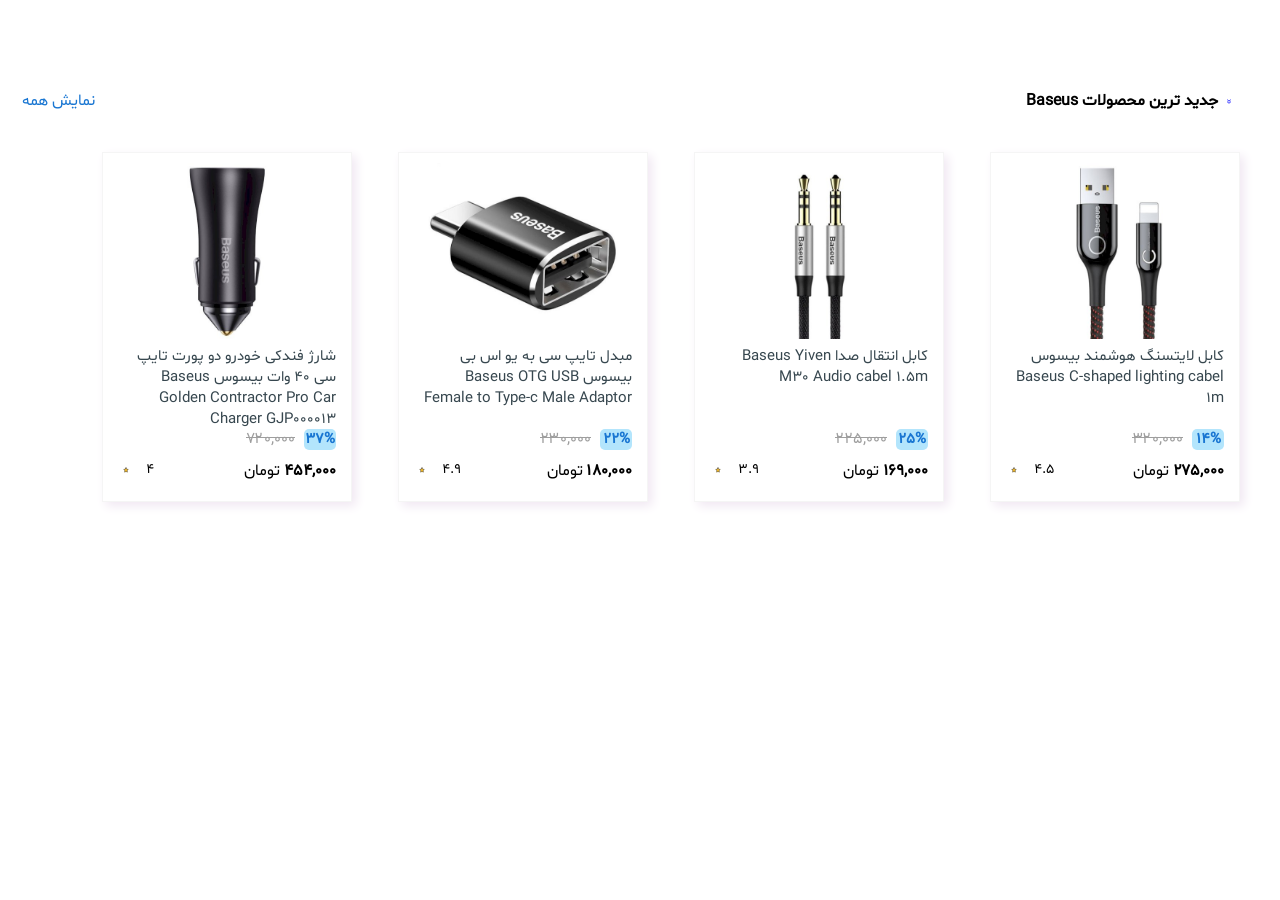
==== index.html @ 2e8066ca "commit 2" ====
<!DOCTYPE html>
<html lang="en">
<head>
    <meta charset="UTF-8">
    <meta name="viewport" content="width=device-width, initial-scale=1.0">
    <title>Project 1</title>
    <link rel="stylesheet" type="text/css" href="./style.css">
</head>
<body>
    <main class="mainContainer">
    <header class="headerDivClass" dir="rtl">
        <ul>
            <li class="li1">جدید ترین محصولات Baseus</li>
        </ul>
        <p class="pClass">نمایش همه </p>
    </header>
    <div class="secondContainer" dir="rtl">
        <div class="box1">
                <div class="box2">
                    <img class="imgClass" src="images/img1.jpg" alt="image 1">
                    <P class="pClass2">کابل لایتسنگ هوشمند بیسوس Baseus C-shaped lighting cabel 1m</P>
                </div>
                <div class="box3">
                    <span class="spanClass1"> ۱۴%</span>
                    <span class="spanClass2">۳۲۰,۰۰۰</span>
                    <div class="box4">
                        <p class="pClass3" > ۲۷۵,۰۰۰ <span style="font-weight: lighter;"> تومان </span></p>
                        <ul>
                            <li class="li2">۴.۵</li>
                        </ul>
                    </div>
                </div>
        </div>
        <div class="box1">
                <div class="box2">
                    <img class="imgClass" src="images/img2.jpg" alt="image 2">
                    <p class="pClass2">کابل انتقال صدا Baseus Yiven M۳۰ Audio cabel ۱.۵m</p>
                </div>
                <div class="box3">
                    <span class="spanClass1">۲۵%</span>
                    <span class="spanClass2">۲۲۵,۰۰۰</span>
                    <diV class="box4">
                        <p class="pClass3">۱۶۹,۰۰۰ <span style="font-weight: lighter;" >تومان</span></p>
                        <ul>
                            <li class="li2">۳.۹</li>
                        </ul>
                    </diV>
                </div>
        </div>
        <div class="box1">
                <div class="box2">
                    <img class="imgClass" src="images/img3.jpg" alt="image 3">
                    <p class="pClass2">مبدل تایپ سی به یو اس بی بیسوس Baseus OTG USB Female to Type-c Male Adaptor</p>
                </div>
                <div class="box3">
                    <span class="spanClass1">۲۲%</span>
                    <span class="spanClass2">۲۳۰,۰۰۰</span>
                    <div class="box4">
                        <p class="pClass3">۱۸۰,۰۰۰ <span style="font-weight: lighter;">تومان</span></p>
                        <ul>
                            <li class="li2">۴.۹</li>
                        </ul>
                    </div>
                </div>
        </div>
        <div class="box1">
                <div class="box2">
                    <img class="imgClass" src="images/img4.jpg" alt="image 4">
                    <p class="pClass2">شارژ فندکی خودرو دو پورت تایپ سی ۴۰ وات بیسوس Baseus Golden Contractor Pro Car Charger GJP۰۰۰۰۱۳</p>
                </div> 
                <div class="box3">
                    <span class="spanClass1">۳۷%</span>
                    <span class="spanClass2">۷۲۰,۰۰۰</span>
                    <div class="box4">
                        <p class="pClass3">۴۵۴,۰۰۰ <span style="font-weight: lighter;">تومان</span></p>
                        <ul>
                            <li class="li2">۴</li>
                        </ul>
                    </div>
                </div>  
        </div>
    </div>
    </main>
</body>
</html>
---- style.css ----
@font-face {
    font-family:'Shabnam';
    src:local('Shabnam'),local('Shabnam FD'),local('Shabanam-FD'),url('fonts/Shabnam-FD.woff2') format('woff2');
}
*{
    box-sizing: border-box;
    margin: 0px;
}
body{
   font-family:Shabnam;

}
.li1{
    list-style-image: url('images/new.svg');
}
.mainContainer{
    max-width:1240px;
    height:600px;
  /*  border: 3px solid gold;*/
    margin-top: 90px;
    display: flex;
    flex-direction: column;
    margin-right: auto;
    margin-left: auto;
}
.pClass{
    font-weight: 100;
    color:#1976d2;
}
.headerDivClass{
    direction: rtl;
    font-weight: bold;
    display: flex;
    flex-direction: row;
    justify-content: space-between;
    padding-left: 2px;
    padding-right: 2px;
  /*  border: 1px solid blue;*/
}
.secondContainer{
    direction: rtl;
    display: flex;
    flex-direction: row;
    gap: 6px;
}
.box1{
    width: 250px;
    height: 350px;
    margin-right: 20px;
    margin-left: 20px;
    margin-top: 40px;
    padding-left: 15px;
    padding-right: 15px;
    padding-top: 10px;
    padding-bottom:10px;
    box-shadow: 4px 4px 10px #f0e7f2;
    background-color: white;
    border: 1px solid #f5f5f5;
}

.box2{
    width:100% ;
    height:220px;
   /* background-color: red;*/
}
.box3{
    margin-top: 45px;
    width: 100%;
    height: 80px;
   /* background-color:blue;*/
}
.imgClass{
    width:100%;
    height:80%;
    display: inline-block;
}
.pClass2{
    color:#37474f;
    font-size: 15px;
}
.spanClass1{
    display: inline-block;
    height:21px ;
    width: 32px;
    font-size: 15px;
    font-weight: bold;
    border-radius: 5px;
    background-color:#b3e5fc ;
    color:#1976d2;
    text-align: center;
    margin-left: 5px;
}

.spanClass2{
    display: inline-block;
    text-decoration: line-through;
    color:#9e9e9e;
}
.box4{
    margin-top: 10px;
    display: flex;
    flex-direction: row;
    justify-content: space-between;
    padding-left: 18px;
}

.li2{
    font-weight: lighter;
    font-size: 14px;
    direction: ltr;
    list-style-image: url('images/star.svg');
    padding-left: 10px;
}
.pClass3{
   font-weight: bold;
}
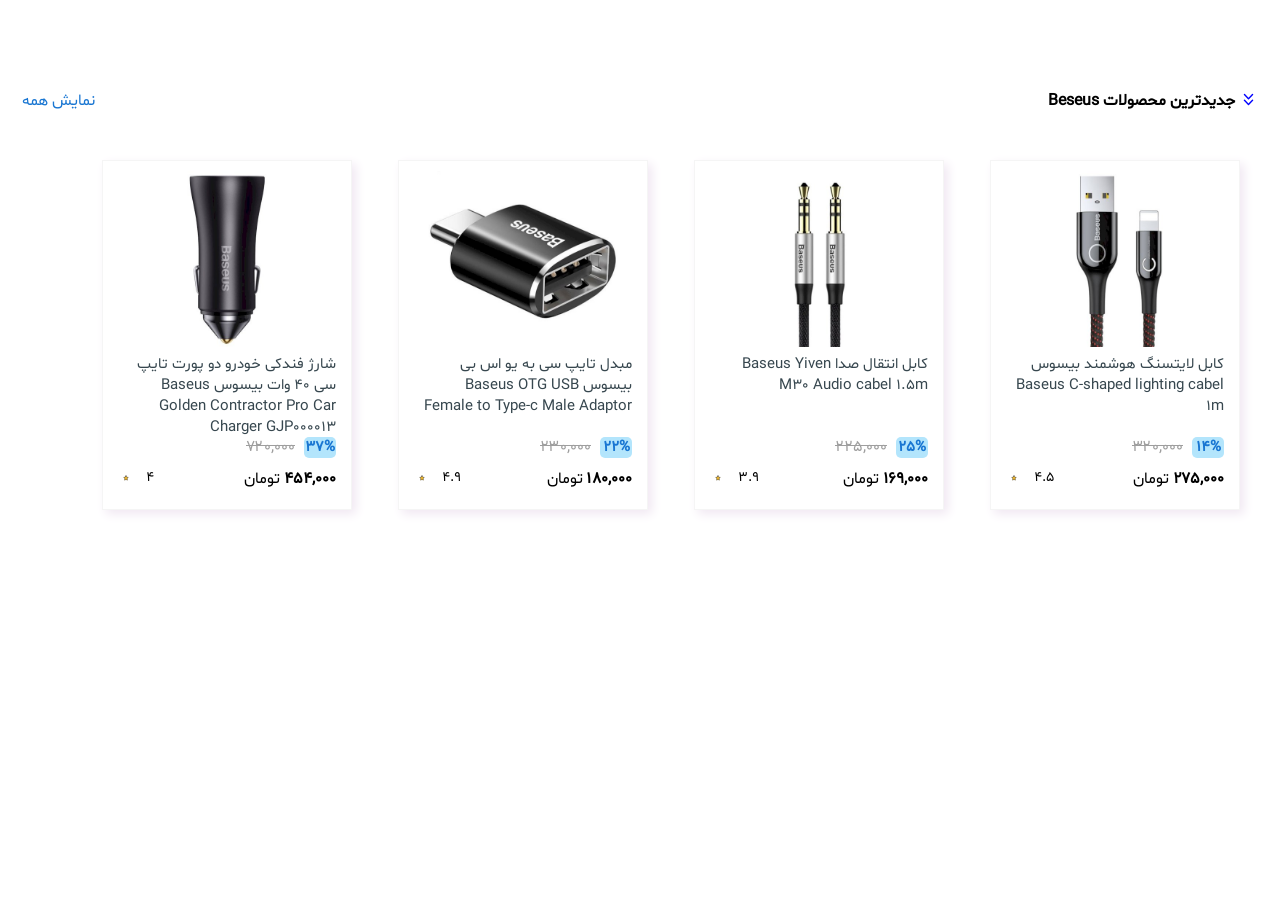
==== commit 9bbf4832: "commit3" ====
--- a/index.html
+++ b/index.html
@@ -9,9 +9,14 @@
 <body>
     <main class="mainContainer">
     <header class="headerDivClass" dir="rtl">
-        <ul>
-            <li class="li1">جدید ترین محصولات Baseus</li>
-        </ul>
+        <div>
+            <div class="subBox">
+                <div class="newIcon">
+
+                </div>
+                <p>جدیدترین محصولات Beseus</p>
+            </div>
+        </div>
         <p class="pClass">نمایش همه </p>
     </header>
     <div class="secondContainer" dir="rtl">
--- a/style.css
+++ b/style.css
@@ -16,7 +16,6 @@
 .mainContainer{
     max-width:1240px;
     height:600px;
-  /*  border: 3px solid gold;*/
     margin-top: 90px;
     display: flex;
     flex-direction: column;
@@ -30,12 +29,25 @@
 .headerDivClass{
     direction: rtl;
     font-weight: bold;
+    height: 30px;
     display: flex;
     flex-direction: row;
     justify-content: space-between;
     padding-left: 2px;
     padding-right: 2px;
-  /*  border: 1px solid blue;*/
+}
+.subBox{
+    height: 70px;
+    display: flex;
+    flex-direction: row;
+}
+.newIcon{
+    height:16px ;
+    width: 19px;
+    margin-left: 4px;
+    background-image: url('images/new.svg');
+    background-size: 100%;
+    background-repeat: no-repeat;
 }
 .secondContainer{
     direction: rtl;
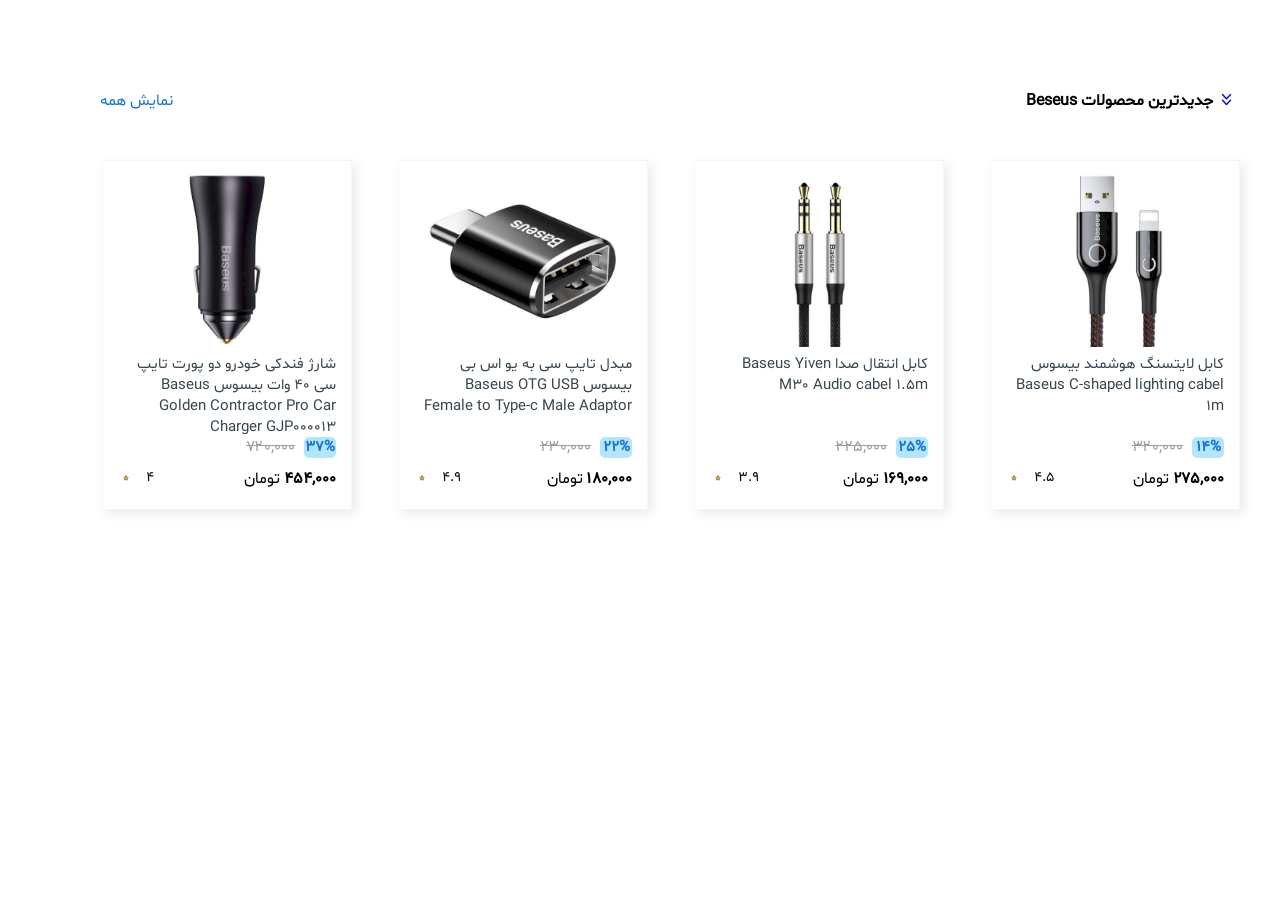
==== commit 0b88541c: "commit4" ====
--- a/index.html
+++ b/index.html
@@ -10,9 +10,8 @@
     <main class="mainContainer">
     <header class="headerDivClass" dir="rtl">
         <div>
-            <div class="subBox">
+            <div class="subBox" style="margin-right: 20px;">
                 <div class="newIcon">
-
                 </div>
                 <p>جدیدترین محصولات Beseus</p>
             </div>
--- a/style.css
+++ b/style.css
@@ -25,6 +25,7 @@
 .pClass{
     font-weight: 100;
     color:#1976d2;
+    margin-left: 78px;
 }
 .headerDivClass{
     direction: rtl;
@@ -43,10 +44,10 @@
 }
 .newIcon{
     height:16px ;
-    width: 19px;
+    width: 21px;
     margin-left: 4px;
     background-image: url('images/new.svg');
-    background-size: 100%;
+    background-size: 90%;
     background-repeat: no-repeat;
 }
 .secondContainer{
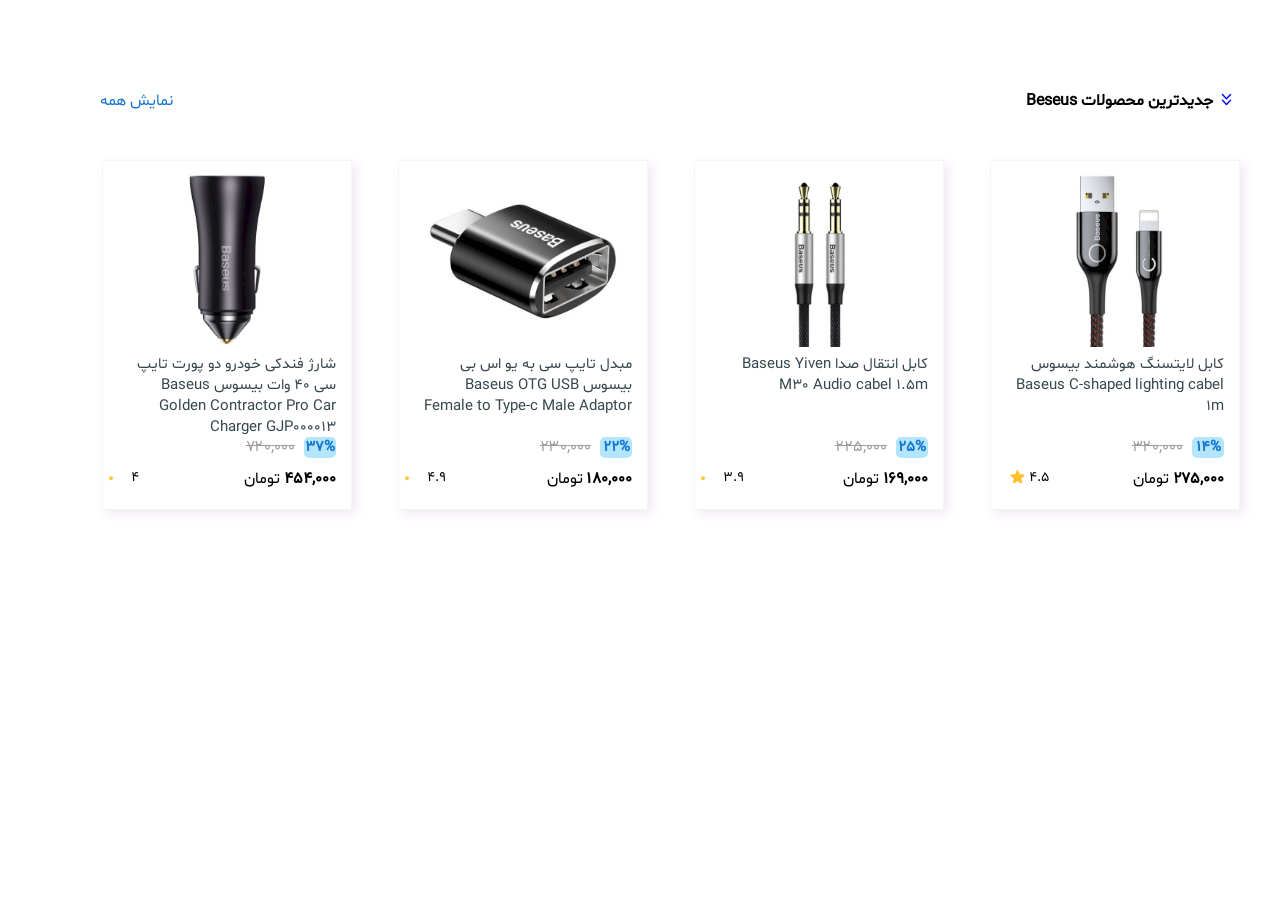
==== commit 064c3cf6: "commit4" ====
--- a/index.html
+++ b/index.html
@@ -29,9 +29,11 @@
                     <span class="spanClass2">۳۲۰,۰۰۰</span>
                     <div class="box4">
                         <p class="pClass3" > ۲۷۵,۰۰۰ <span style="font-weight: lighter;"> تومان </span></p>
-                        <ul>
-                            <li class="li2">۴.۵</li>
-                        </ul>
+                        <div class="subBox2">
+                            <p>۴.۵</p>
+                            <div class="starIcon">
+                            </div>
+                        </div>
                     </div>
                 </div>
         </div>
--- a/style.css
+++ b/style.css
@@ -114,7 +114,7 @@
     display: flex;
     flex-direction: row;
     justify-content: space-between;
-    padding-left: 18px;
+    padding-left: 3px;
 }
 
 .li2{
@@ -126,4 +126,22 @@
 }
 .pClass3{
    font-weight: bold;
+}
+
+.subBox2{
+    direction: rtl;
+    display: flex;
+    flex-direction: row;
+    width: 40px;
+    height: 40px;
+    font-weight: lighter;
+    font-size: 14px;
+   /* background-color: rebeccapurple;*/
+}
+.starIcon{
+    width: 50%;
+    height: 50%;
+    background-image: url(images/star.svg);
+    background-repeat: no-repeat;
+    background-size: 84%;
 }
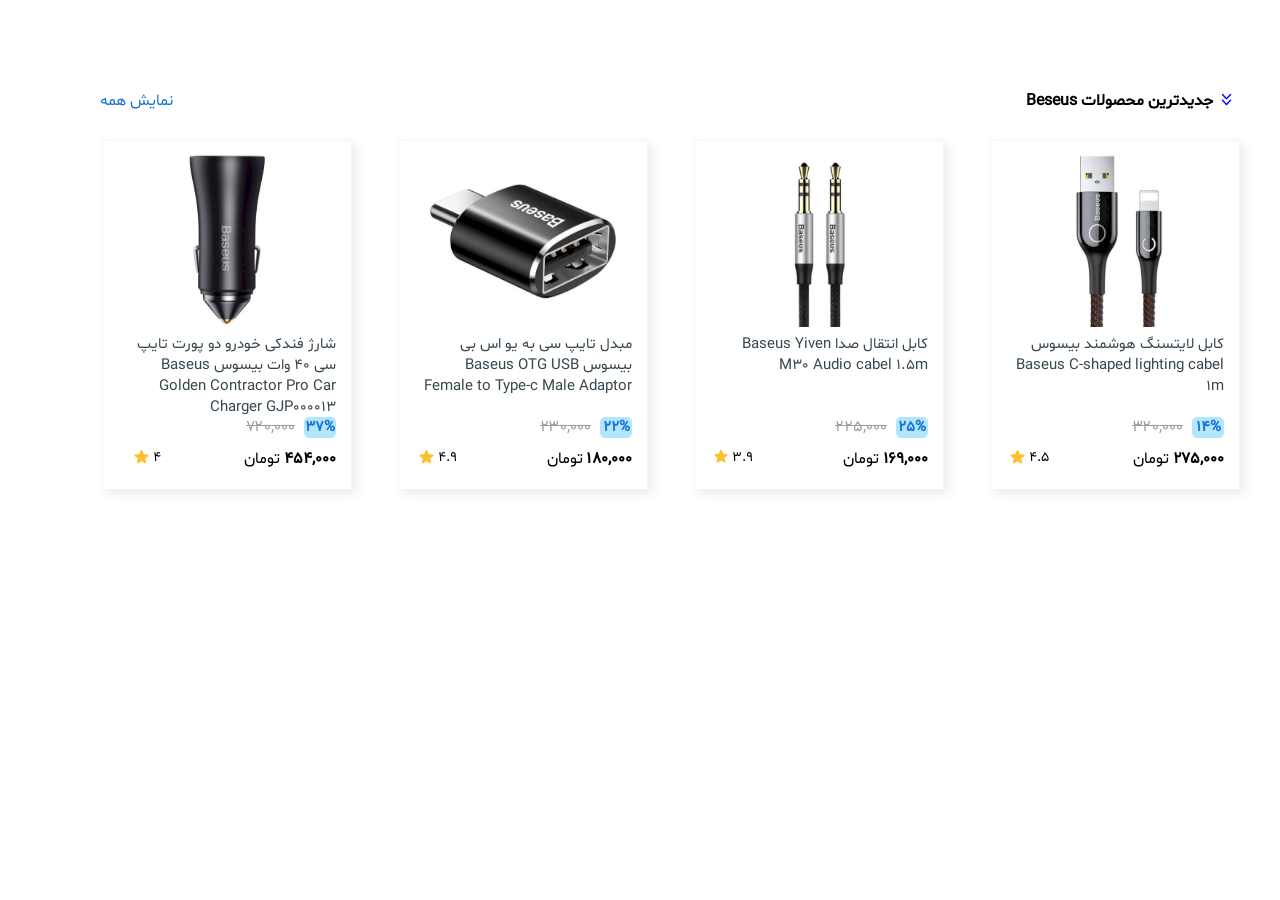
==== commit 1c89b6ef: "commit 5" ====
--- a/index.html
+++ b/index.html
@@ -47,9 +47,11 @@
                     <span class="spanClass2">۲۲۵,۰۰۰</span>
                     <diV class="box4">
                         <p class="pClass3">۱۶۹,۰۰۰ <span style="font-weight: lighter;" >تومان</span></p>
-                        <ul>
-                            <li class="li2">۳.۹</li>
-                        </ul>
+                        <div class="subBox2">
+                            <p>۳.۹</p>
+                            <div class="starIcon">
+                            </div>
+                        </div>
                     </diV>
                 </div>
         </div>
@@ -63,9 +65,11 @@
                     <span class="spanClass2">۲۳۰,۰۰۰</span>
                     <div class="box4">
                         <p class="pClass3">۱۸۰,۰۰۰ <span style="font-weight: lighter;">تومان</span></p>
-                        <ul>
-                            <li class="li2">۴.۹</li>
-                        </ul>
+                        <div class="subBox2">
+                            <p>۴.۹</p>
+                            <div class="starIcon">
+                            </div>
+                        </div>
                     </div>
                 </div>
         </div>
@@ -79,9 +83,11 @@
                     <span class="spanClass2">۷۲۰,۰۰۰</span>
                     <div class="box4">
                         <p class="pClass3">۴۵۴,۰۰۰ <span style="font-weight: lighter;">تومان</span></p>
-                        <ul>
-                            <li class="li2">۴</li>
-                        </ul>
+                        <div class="subBox2">
+                            <p>۴</p>
+                            <div class="starIcon">
+                            </div>
+                        </div>
                     </div>
                 </div>  
         </div>
--- a/style.css
+++ b/style.css
@@ -9,9 +9,6 @@
 body{
    font-family:Shabnam;
 
-}
-.li1{
-    list-style-image: url('images/new.svg');
 }
 .mainContainer{
     max-width:1240px;
@@ -61,7 +58,7 @@
     height: 350px;
     margin-right: 20px;
     margin-left: 20px;
-    margin-top: 40px;
+    margin-top: 20px;
     padding-left: 15px;
     padding-right: 15px;
     padding-top: 10px;
@@ -117,13 +114,6 @@
     padding-left: 3px;
 }
 
-.li2{
-    font-weight: lighter;
-    font-size: 14px;
-    direction: ltr;
-    list-style-image: url('images/star.svg');
-    padding-left: 10px;
-}
 .pClass3{
    font-weight: bold;
 }
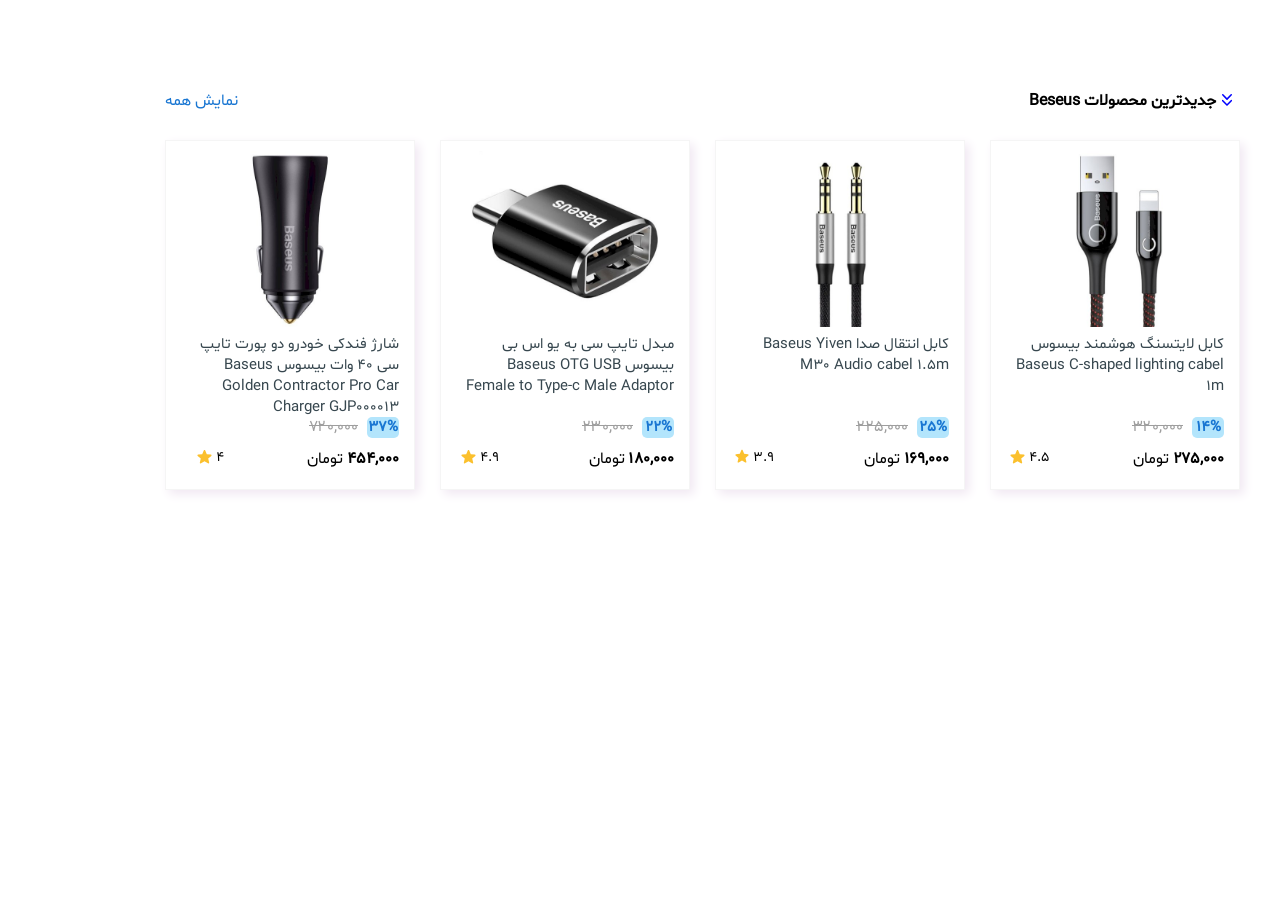
==== commit b457b187: "commit" ====
--- a/index.html
+++ b/index.html
@@ -16,7 +16,7 @@
                 <p>جدیدترین محصولات Beseus</p>
             </div>
         </div>
-        <p class="pClass">نمایش همه </p>
+        <a class="aClass" href="#">نمایش همه </a>
     </header>
     <div class="secondContainer" dir="rtl">
         <div class="box1">
--- a/style.css
+++ b/style.css
@@ -19,10 +19,11 @@
     margin-right: auto;
     margin-left: auto;
 }
-.pClass{
+.aClass{
     font-weight: 100;
     color:#1976d2;
     margin-left: 78px;
+    text-decoration: none;
 }
 .headerDivClass{
     direction: rtl;
@@ -31,8 +32,10 @@
     display: flex;
     flex-direction: row;
     justify-content: space-between;
-    padding-left: 2px;
-    padding-right: 2px;
+    padding-left: 10px;
+    padding-right:0.5px;
+    margin-right: 0.5px;
+    margin-left: 57px;
 }
 .subBox{
     height: 70px;
@@ -41,8 +44,8 @@
 }
 .newIcon{
     height:16px ;
-    width: 21px;
-    margin-left: 4px;
+    width: 22px;
+    margin-left: 1px;
     background-image: url('images/new.svg');
     background-size: 90%;
     background-repeat: no-repeat;
@@ -51,13 +54,13 @@
     direction: rtl;
     display: flex;
     flex-direction: row;
-    gap: 6px;
+    gap: 5px;
 }
 .box1{
     width: 250px;
     height: 350px;
     margin-right: 20px;
-    margin-left: 20px;
+    margin-left: 5pxx;
     margin-top: 20px;
     padding-left: 15px;
     padding-right: 15px;
@@ -131,7 +134,7 @@
 .starIcon{
     width: 50%;
     height: 50%;
-    background-image: url(images/star.svg);
+    background-image: url('images/star.svg');
     background-repeat: no-repeat;
     background-size: 84%;
 }
